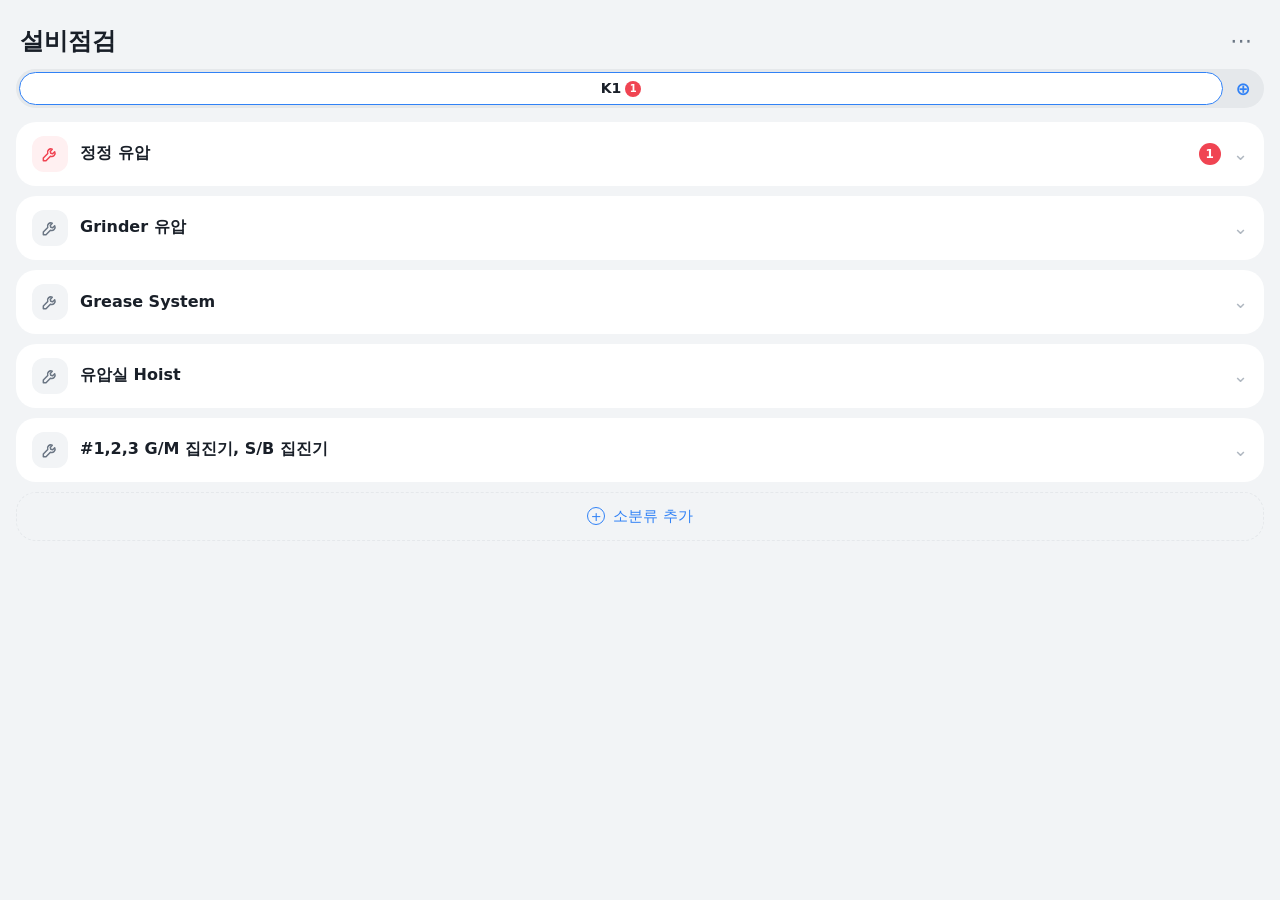
==== app/src/main/assets/index.html @ d04dcd6c "설비점검 메모 앱 v1: 4단계 트리, 복사 + 말풍선, 순서 이동, 텍스트 백업 - WebView screen (assets): tabs, accordion cards, add/" ====
<!DOCTYPE html>
<html lang="ko">
<head>
<meta charset="utf-8">
<meta name="viewport" content="width=device-width,initial-scale=1,maximum-scale=1,user-scalable=no">
<link rel="stylesheet" href="app.css">
<script>
  // safety net: show script errors instead of a blank screen
  window.onerror = (m, s, l) => { const t = document.getElementById('toast'); if (t) { t.textContent = '오류: ' + m + ' (' + l + ')'; t.classList.add('on'); } };
</script>
</head>
<body>
<header><h1>설비점검</h1><button id="more" aria-label="메뉴">⋯</button></header>
<nav id="tabs"></nav>
<main id="list"></main>
<div id="toast"></div>
<div id="dim"></div>
<div id="pop"></div>
<script src="js/tree.js"></script>
<script src="js/app.js"></script>
</body>
</html>
---- app/src/main/assets/app.css ----
:root {
  --bg: #f2f4f6; --card: #fff; --tx: #191f28; --sub: #6b7684; --mute: #b0b8c1;
  --line: #eef0f3; --fill: #f2f4f6; --seg: #e5e8eb;
  --blue: #3182f6; --red: #f04452; --redbg: #fff0f1;
  --sh: 0 8px 28px rgba(0, 0, 0, .18);
  --ease: cubic-bezier(.2, .9, .25, 1);
}
@media (prefers-color-scheme: dark) {
  :root {
    --bg: #101215; --card: #1d2026; --tx: #eceef1; --sub: #9aa4b1; --mute: #5d6673;
    --line: #2a2e35; --fill: #2a2e35; --seg: #23272d; --redbg: #3a1d22;
    --sh: 0 8px 28px rgba(0, 0, 0, .55);
  }
}
* { box-sizing: border-box; -webkit-tap-highlight-color: transparent; }
html, body {
  margin: 0; background: var(--bg); color: var(--tx);
  font-family: system-ui, -apple-system, "Noto Sans KR", sans-serif;
  -webkit-user-select: none; user-select: none; -webkit-touch-callout: none;
}
input, textarea { -webkit-user-select: text; user-select: text; font-family: inherit; }
button { font-family: inherit; transition: transform .15s; }
button:active { transform: scale(.96); }

header { display: flex; justify-content: space-between; align-items: center; padding: 24px 20px 12px; }
h1 { font-size: 24px; margin: 0; }
#more { background: none; border: 0; font-size: 22px; color: var(--sub); padding: 4px 8px; }

/* 큰 탭 */
#tabs {
  position: relative; display: flex; gap: 2px; overflow-x: auto; scrollbar-width: none;
  margin: 0 16px 14px; padding: 3px; background: var(--seg); border-radius: 999px;
}
#tabs::-webkit-scrollbar { display: none; }
#thumb {
  position: absolute; top: 3px; bottom: 3px; left: 0; border-radius: 999px;
  background: var(--card); border: 1.5px solid var(--blue);
  transition: transform .38s var(--ease), width .38s var(--ease);
}
.tab {
  position: relative; z-index: 1; flex: 1 0 auto; min-width: 60px; text-align: center;
  font-size: 14px; font-weight: 600; color: var(--sub); padding: 8px 14px;
  border-radius: 999px; white-space: nowrap; transition: color .3s;
}
.tab.on { color: var(--tx); }
.tab.lift { background: var(--card); }
.tb {
  display: inline-grid; place-items: center; min-width: 16px; height: 16px; padding: 0 4px;
  margin-left: 4px; border-radius: 999px; background: var(--red); color: #fff;
  font-size: 10px; font-style: normal; vertical-align: 1px;
}
.plus { position: relative; z-index: 1; flex: none; width: 36px; display: grid; place-items: center; color: var(--blue); font-size: 18px; }

/* 소분류 카드 */
#list { padding: 0 16px 60px; }
.card { background: var(--card); border-radius: 20px; margin-bottom: 10px; overflow: hidden; }
.row { display: flex; align-items: center; padding: 14px 16px; gap: 12px; }
.ico { width: 36px; height: 36px; border-radius: 12px; background: var(--fill); display: grid; place-items: center; flex: none; }
.ico svg { width: 20px; height: 20px; stroke: var(--sub); fill: none; stroke-width: 1.8; stroke-linecap: round; stroke-linejoin: round; }
.hot .ico { background: var(--redbg); }
.hot .ico svg { stroke: var(--red); }
.nm { flex: 1; font-size: 16px; font-weight: 600; word-break: keep-all; overflow-wrap: anywhere; }
.badge { background: var(--red); color: #fff; font-size: 12px; font-weight: 700; border-radius: 999px; min-width: 22px; height: 22px; display: grid; place-items: center; padding: 0 7px; }
.chev { color: var(--mute); font-size: 18px; transition: transform .35s var(--ease); }
.open .chev { transform: rotate(180deg); }
.body { display: grid; grid-template-rows: 0fr; transition: grid-template-rows .34s var(--ease); }
.open .body { grid-template-rows: 1fr; }
.body > div { overflow: hidden; }

/* 점검항목 · 문제 */
.item { background: var(--card); }
.chk { padding: 10px 16px 4px 64px; font-size: 14px; color: var(--sub); font-weight: 600; }
.iss {
  margin: 4px 16px 4px 64px; padding: 10px 12px; border-radius: 12px; background: var(--redbg);
  color: var(--red); font-size: 15px; font-weight: 700; display: flex; gap: 8px; align-items: center;
}
.iss::before { content: ""; width: 6px; height: 6px; border-radius: 50%; background: var(--red); flex: none; }
.add { margin: 2px 16px 2px 64px; padding: 8px 0; font-size: 14px; color: var(--blue); display: flex; align-items: center; gap: 6px; }
.add i, .addcat i { width: 18px; height: 18px; border: 1.5px solid currentColor; border-radius: 50%; display: grid; place-items: center; font-style: normal; font-size: 13px; line-height: 1; }
.add.sub { color: var(--sub); }
.gap { height: 10px; }
.addcat { display: flex; align-items: center; gap: 8px; justify-content: center; color: var(--blue); font-size: 15px; padding: 14px; border: 1.5px dashed var(--seg); border-radius: 20px; }
.empty { text-align: center; color: var(--sub); padding: 60px 0; }

/* 끌어서 순서 이동 */
.lift { position: relative; z-index: 5; box-shadow: var(--sh) !important; border-radius: 14px; }
.card.lift { border-radius: 20px; }
.mv { transition: transform .25s var(--ease); }

/* 창 */
#dim { position: fixed; inset: 0; background: rgba(0, 0, 0, .4); opacity: 0; pointer-events: none; transition: opacity .25s; z-index: 20; }
#dim.on { opacity: 1; pointer-events: auto; }
#dim.clear { background: transparent; }
#pop { position: fixed; z-index: 21; display: none; background: var(--card); box-shadow: var(--sh); }
#pop.modal { display: block; left: 20px; right: 20px; top: 18%; padding: 22px 20px 16px; border-radius: 22px; }
#pop.menu { display: block; width: 180px; overflow: hidden; border-radius: 16px; }
#pop.menu > div { padding: 15px 18px; font-size: 15px; border-bottom: 1px solid var(--line); }
#pop.menu > div:last-child { border-bottom: 0; }
.red { color: var(--red); }
.mt { font-size: 18px; font-weight: 700; margin-bottom: 14px; }
.msg { font-size: 15px; line-height: 1.5; margin: -4px 0 4px; }
.fl { position: relative; display: block; }
.fl input {
  width: 100%; font-size: 16px; padding: 22px 14px 8px; border-radius: 12px; border: 1.5px solid transparent;
  background: var(--fill); color: var(--tx); outline: none;
}
.fl input:focus { border-color: var(--blue); }
.fl span { position: absolute; left: 15.5px; top: 16px; font-size: 16px; color: var(--sub); pointer-events: none; transform-origin: left top; transition: transform .2s var(--ease), color .2s; }
.fl input:focus + span, .fl input:not(:placeholder-shown) + span { transform: translateY(-10px) scale(.72); color: var(--blue); }
textarea { width: 100%; height: 200px; font-size: 14px; padding: 12px 14px; border-radius: 12px; border: 1.5px solid transparent; background: var(--fill); color: var(--tx); outline: none; resize: none; }
textarea:focus { border-color: var(--blue); }
.btns { display: flex; gap: 8px; margin-top: 16px; }
.btns button { flex: 1; border: 0; border-radius: 999px; padding: 14px; font-size: 16px; font-weight: 600; }
.b1 { background: var(--blue); color: #fff; }
.b1.del { background: var(--red); }
.b2 { background: var(--fill); color: var(--tx); }

#toast {
  position: fixed; left: 16px; right: 16px; top: 12px; z-index: 30; background: #333d4b; color: #fff;
  border-radius: 16px; padding: 13px 16px; font-size: 14px; pointer-events: none;
  transform-origin: top; transform: perspective(400px) rotateX(-90deg); opacity: 0;
  transition: transform .4s var(--ease), opacity .3s;
}
#toast.on { transform: none; opacity: 1; }
#toast b { color: #ff8f9c; }
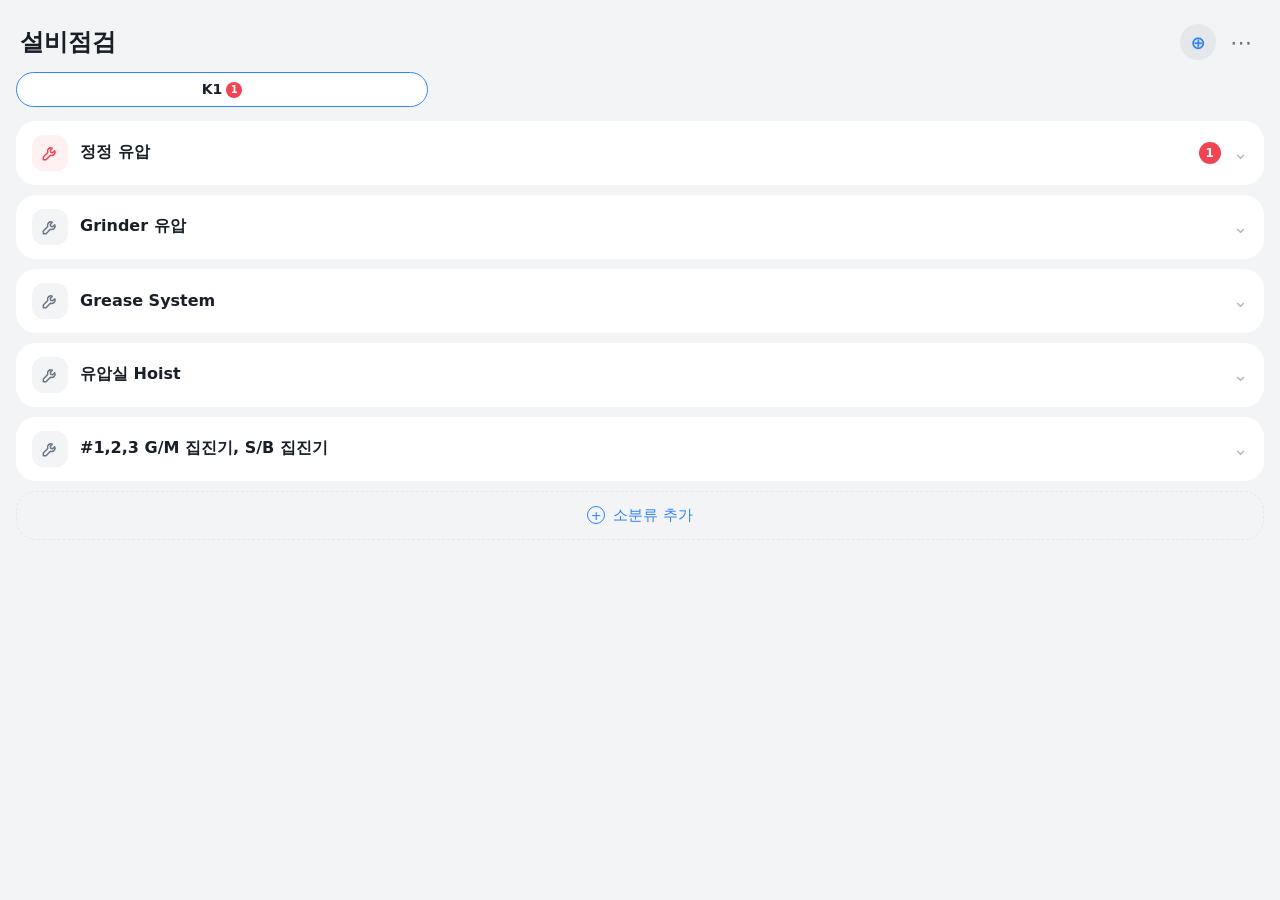
==== commit 60729a2c: "큰 탭 3칸 격자 + 탭 추가 ⊕를 제목 옆으로, 격자 안에서 끌어 순서 이동, 버전 1.3 Co-Authored-By: Claude Opus 5.5 <noreply@anthrop" ====
--- a/app/src/main/assets/index.html
+++ b/app/src/main/assets/index.html
@@ -10,7 +10,7 @@
 </script>
 </head>
 <body>
-<header><h1>설비점검</h1><button id="more" aria-label="메뉴">⋯</button></header>
+<header><h1>설비점검</h1><b class="plus" data-add="root" aria-label="큰 탭 추가">⊕</b><button id="more" aria-label="메뉴">⋯</button></header>
 <nav id="tabs"></nav>
 <main id="list"></main>
 <div id="toast"></div>
--- a/app/src/main/assets/app.css
+++ b/app/src/main/assets/app.css
@@ -22,34 +22,32 @@
 button { font-family: inherit; transition: transform .15s; }
 button:active { transform: scale(.96); }
 
-header { display: flex; justify-content: space-between; align-items: center; padding: 24px 20px 12px; }
-h1 { font-size: 24px; margin: 0; }
+header { display: flex; align-items: center; gap: 6px; padding: 24px 20px 12px; }
+h1 { flex: 1; font-size: 24px; margin: 0; }
 #more { background: none; border: 0; font-size: 22px; color: var(--sub); padding: 4px 8px; }
 
 /* 큰 탭 */
 #tabs {
-  position: relative; display: flex; gap: 2px; overflow-x: auto; scrollbar-width: none;
-  margin: 0 16px 14px; padding: 3px; background: var(--seg); border-radius: 999px;
+  position: relative; display: grid; grid-template-columns: repeat(3, 1fr); gap: 6px; margin: 0 16px 14px;
 }
-#tabs::-webkit-scrollbar { display: none; }
 #thumb {
-  position: absolute; top: 3px; bottom: 3px; left: 0; border-radius: 999px;
-  background: var(--card); border: 1.5px solid var(--blue);
+  position: absolute; z-index: 2; top: 0; left: 0; border-radius: 999px; pointer-events: none;
+  border: 1.5px solid var(--blue); /* outline slides over the pills */
   transition: transform .38s var(--ease), width .38s var(--ease);
 }
 .tab {
-  position: relative; z-index: 1; flex: 1 0 auto; min-width: 60px; text-align: center;
-  font-size: 14px; font-weight: 600; color: var(--sub); padding: 8px 14px;
-  border-radius: 999px; white-space: nowrap; transition: color .3s;
+  position: relative; z-index: 1; min-width: 0; overflow: hidden; text-overflow: ellipsis; text-align: center;
+  font-size: 14px; font-weight: 600; color: var(--sub); padding: 9px 4px;
+  border-radius: 999px; white-space: nowrap; background: var(--seg); transition: color .3s, background .3s;
 }
-.tab.on { color: var(--tx); }
+.tab.on { color: var(--tx); background: var(--card); }
 .tab.lift { background: var(--card); }
 .tb {
   display: inline-grid; place-items: center; min-width: 16px; height: 16px; padding: 0 4px;
   margin-left: 4px; border-radius: 999px; background: var(--red); color: #fff;
   font-size: 10px; font-style: normal; vertical-align: 1px;
 }
-.plus { position: relative; z-index: 1; flex: none; width: 36px; display: grid; place-items: center; color: var(--blue); font-size: 18px; }
+.plus { position: relative; z-index: 1; flex: none; width: 36px; height: 36px; border-radius: 50%; background: var(--seg); display: grid; place-items: center; color: var(--blue); font-size: 18px; }
 
 /* 소분류 카드 */
 #list { padding: 0 16px 60px; }
@@ -93,10 +91,18 @@
 #dim.clear { background: transparent; }
 #pop { position: fixed; z-index: 21; display: none; background: var(--card); box-shadow: var(--sh); }
 #pop.modal { display: block; left: 20px; right: 20px; top: 18%; padding: 22px 20px 16px; border-radius: 22px; }
-#pop.menu { display: block; width: 180px; overflow: hidden; border-radius: 16px; }
+#pop.menu { display: block; width: 200px; overflow: hidden; border-radius: 16px; }
 #pop.menu > div { padding: 15px 18px; font-size: 15px; border-bottom: 1px solid var(--line); }
 #pop.menu > div:last-child { border-bottom: 0; }
 .red { color: var(--red); }
+.mrow { display: flex; align-items: center; justify-content: space-between; gap: 10px; }
+/* 물방울 스위치: knob stretches while it slides, squishes at the end */
+.sw { position: relative; flex: none; width: 44px; height: 26px; border-radius: 999px; background: var(--seg); transition: background .3s; }
+.sw::after { content: ""; position: absolute; top: 3px; left: 3px; width: 20px; height: 20px; border-radius: 999px; background: #fff; box-shadow: 0 1px 3px rgba(0,0,0,.25); animation: swOff .34s var(--ease) both; }
+.sw.on { background: var(--blue); }
+.sw.on::after { animation-name: swOn; }
+@keyframes swOn { 0% { transform: none; width: 20px; } 45% { width: 28px; } 85% { transform: translateX(18px); width: 20px; } 92% { transform: translateX(18px) scaleX(.9); } 100% { transform: translateX(18px); width: 20px; } }
+@keyframes swOff { 0% { transform: translateX(18px); width: 20px; } 45% { transform: translateX(10px); width: 28px; } 85% { transform: none; width: 20px; } 92% { transform: scaleX(.9); } 100% { transform: none; width: 20px; } }
 .mt { font-size: 18px; font-weight: 700; margin-bottom: 14px; }
 .msg { font-size: 15px; line-height: 1.5; margin: -4px 0 4px; }
 .fl { position: relative; display: block; }
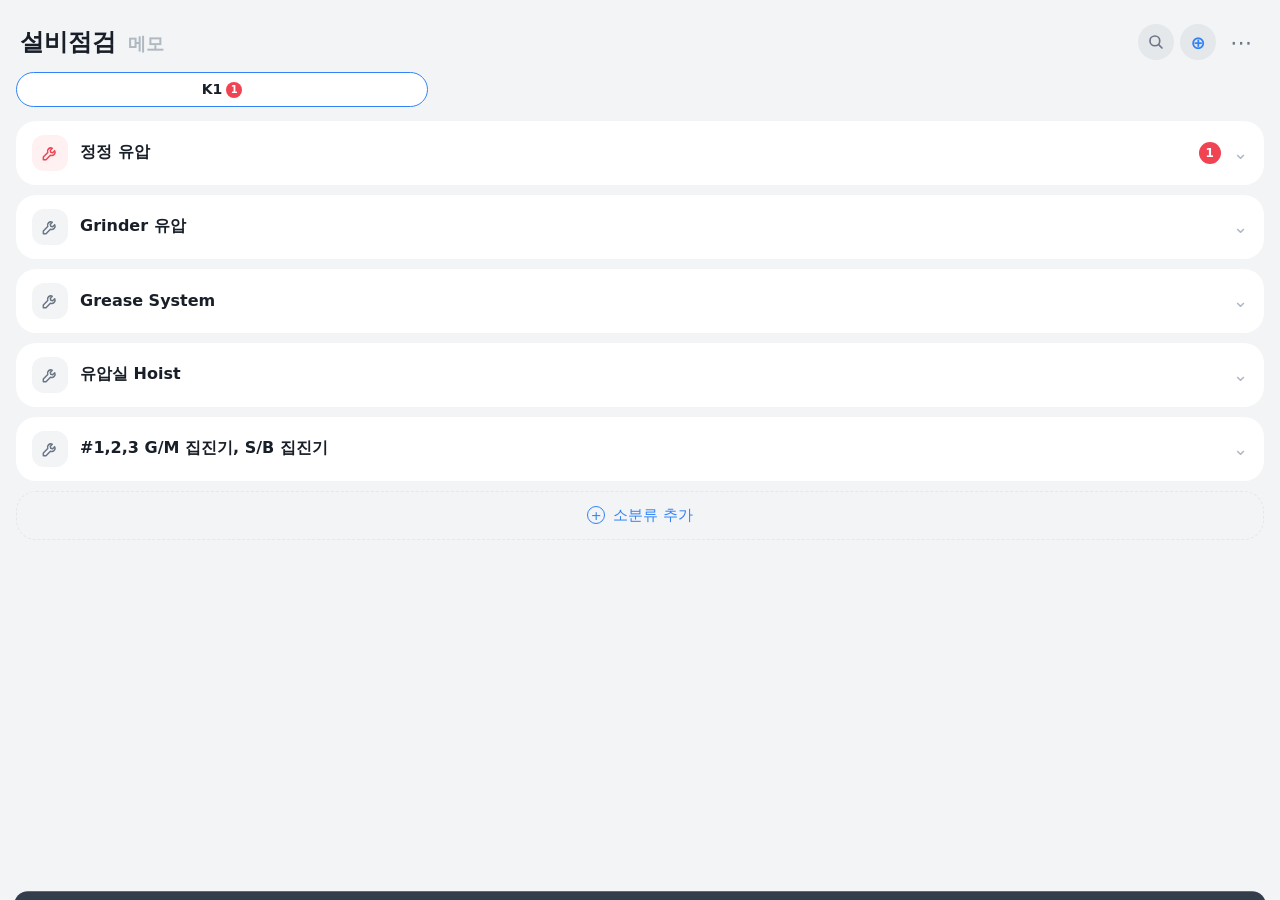
==== commit 0f720056: "메모 화면(탭 따로, 모두 펼치기/접기) + 되돌리기 · 문제 등록 날짜 · 끌 때 자동 스크롤 · 검색, 버전 1.5 - 백업에 메모도 포함 (=== 메모 === 구분), 예전 " ====
--- a/app/src/main/assets/index.html
+++ b/app/src/main/assets/index.html
@@ -10,10 +10,12 @@
 </script>
 </head>
 <body>
-<header><h1>설비점검</h1><b class="plus" data-add="root" aria-label="큰 탭 추가">⊕</b><button id="more" aria-label="메뉴">⋯</button></header>
+<header><div class="mode"><b data-mode="i" class="on">설비점검</b><b data-mode="m">메모</b></div><b class="srch" data-search aria-label="검색"><svg viewBox="0 0 24 24"><circle cx="10.5" cy="10.5" r="6.5"/><path d="M15.5 15.5L20 20"/></svg></b><b class="plus" data-add="root" aria-label="큰 탭 추가">⊕</b><button id="more" aria-label="메뉴">⋯</button></header>
 <nav id="tabs"></nav>
 <main id="list"></main>
 <div id="toast"></div>
+<div id="snack"></div>
+<section id="search"><div class="sbox"><input id="q" placeholder="설비점검 · 메모 검색" autocomplete="off"><b id="sclose">✕</b></div><div id="res"></div></section>
 <div id="dim"></div>
 <div id="pop"></div>
 <script src="js/tree.js"></script>
--- a/app/src/main/assets/app.css
+++ b/app/src/main/assets/app.css
@@ -23,7 +23,10 @@
 button:active { transform: scale(.96); }
 
 header { display: flex; align-items: center; gap: 6px; padding: 24px 20px 12px; }
-h1 { flex: 1; font-size: 24px; margin: 0; }
+/* 설비점검 ↔ 메모: the active title is big, the other small and grey */
+.mode { flex: 1; min-width: 0; display: flex; align-items: baseline; gap: 12px; }
+.mode b { white-space: nowrap; font-size: 18px; font-weight: 700; color: var(--mute); transition: font-size .3s var(--ease), color .3s; }
+.mode b.on { font-size: 24px; color: var(--tx); }
 #more { background: none; border: 0; font-size: 22px; color: var(--sub); padding: 4px 8px; }
 
 /* 큰 탭 */
@@ -72,11 +75,20 @@
   margin: 4px 16px 4px 64px; padding: 10px 12px; border-radius: 12px; background: var(--redbg);
   color: var(--red); font-size: 15px; font-weight: 700; display: flex; gap: 8px; align-items: center;
 }
+.age { margin-left: auto; font-size: 11.5px; font-weight: 600; color: #e0707d; white-space: nowrap; }
+.age.old { color: #fff; background: var(--red); border-radius: 999px; padding: 1px 7px; }
 .iss::before { content: ""; width: 6px; height: 6px; border-radius: 50%; background: var(--red); flex: none; }
 .add { margin: 2px 16px 2px 64px; padding: 8px 0; font-size: 14px; color: var(--blue); display: flex; align-items: center; gap: 6px; }
 .add i, .addcat i { width: 18px; height: 18px; border: 1.5px solid currentColor; border-radius: 50%; display: grid; place-items: center; font-style: normal; font-size: 13px; line-height: 1; }
 .add.sub { color: var(--sub); }
 .gap { height: 10px; }
+.card.m .ico { background: #eef4ff; }
+.card.m .ico svg { stroke: var(--blue); }
+.note { margin: 4px 14px; padding: 10px 12px; border-radius: 12px; background: var(--fill); font-size: 15px; line-height: 1.45; display: flex; gap: 8px; align-items: baseline; word-break: keep-all; overflow-wrap: anywhere; }
+.note::before { content: ""; width: 6px; height: 6px; border-radius: 50%; background: var(--mute); flex: none; transform: translateY(-2px); }
+.card.m .add { margin-left: 16px; }
+.bulk { display: flex; justify-content: flex-end; margin: -4px 4px 8px; }
+.bulk b { font-size: 13px; font-weight: 600; color: var(--blue); padding: 4px 8px; }
 .addcat { display: flex; align-items: center; gap: 8px; justify-content: center; color: var(--blue); font-size: 15px; padding: 14px; border: 1.5px dashed var(--seg); border-radius: 20px; }
 .empty { text-align: center; color: var(--sub); padding: 60px 0; }
 
@@ -129,3 +141,36 @@
 }
 #toast.on { transform: none; opacity: 1; }
 #toast b { color: #ff8f9c; }
+
+/* 되돌리기 */
+#snack {
+  position: fixed; left: 14px; right: 14px; bottom: 20px; z-index: 30; background: #333d4b; color: #fff;
+  border-radius: 16px; padding: 14px 16px; font-size: 14px; display: flex; align-items: center; gap: 10px; overflow: hidden;
+  transform: translateY(140%); transition: transform .35s var(--ease);
+}
+#snack.on { transform: none; }
+#snack span { flex: 1; min-width: 0; overflow: hidden; text-overflow: ellipsis; white-space: nowrap; }
+#snack b { color: #6ea8fe; font-weight: 700; padding: 2px 4px; }
+#snack i { position: absolute; left: 0; bottom: 0; height: 3px; width: 100%; background: #6ea8fe; transform-origin: left; }
+#snack.on i { animation: snackbar 4s linear forwards; }
+@keyframes snackbar { to { transform: scaleX(0); } }
+
+/* 검색 */
+.srch { flex: none; width: 36px; height: 36px; border-radius: 50%; background: var(--seg); display: grid; place-items: center; }
+.srch svg { width: 18px; height: 18px; stroke: var(--sub); fill: none; stroke-width: 2.2; stroke-linecap: round; }
+#search {
+  position: fixed; inset: 0; z-index: 15; background: var(--bg); padding-top: 20px; overflow-y: auto;
+  transform: translateX(100%); visibility: hidden; transition: transform .35s var(--ease), visibility 0s .35s;
+}
+#search.on { transform: none; visibility: visible; transition: transform .35s var(--ease); }
+.sbox { margin: 0 16px 12px; background: var(--card); border: 1.5px solid var(--blue); border-radius: 14px; padding: 0 6px 0 14px; display: flex; align-items: center; }
+.sbox input { flex: 1; min-width: 0; border: 0; outline: 0; background: none; color: var(--tx); font-size: 16px; padding: 13px 0; }
+#sclose { color: var(--sub); padding: 10px; font-size: 16px; }
+.res { margin: 0 16px 8px; background: var(--card); border-radius: 16px; padding: 12px 14px; }
+.res .p { font-size: 12px; color: var(--sub); margin-bottom: 4px; }
+.res .t { font-size: 15px; font-weight: 600; word-break: keep-all; overflow-wrap: anywhere; }
+.res mark { background: #fff1a8; color: #191f28; border-radius: 3px; padding: 0 1px; }
+.res .k { font-size: 11px; font-weight: 700; border-radius: 6px; padding: 1px 6px; margin-right: 6px; }
+.ki { background: var(--redbg); color: var(--red); }
+.km { background: #eef4ff; color: var(--blue); }
+.kn { background: var(--fill); color: var(--sub); }
